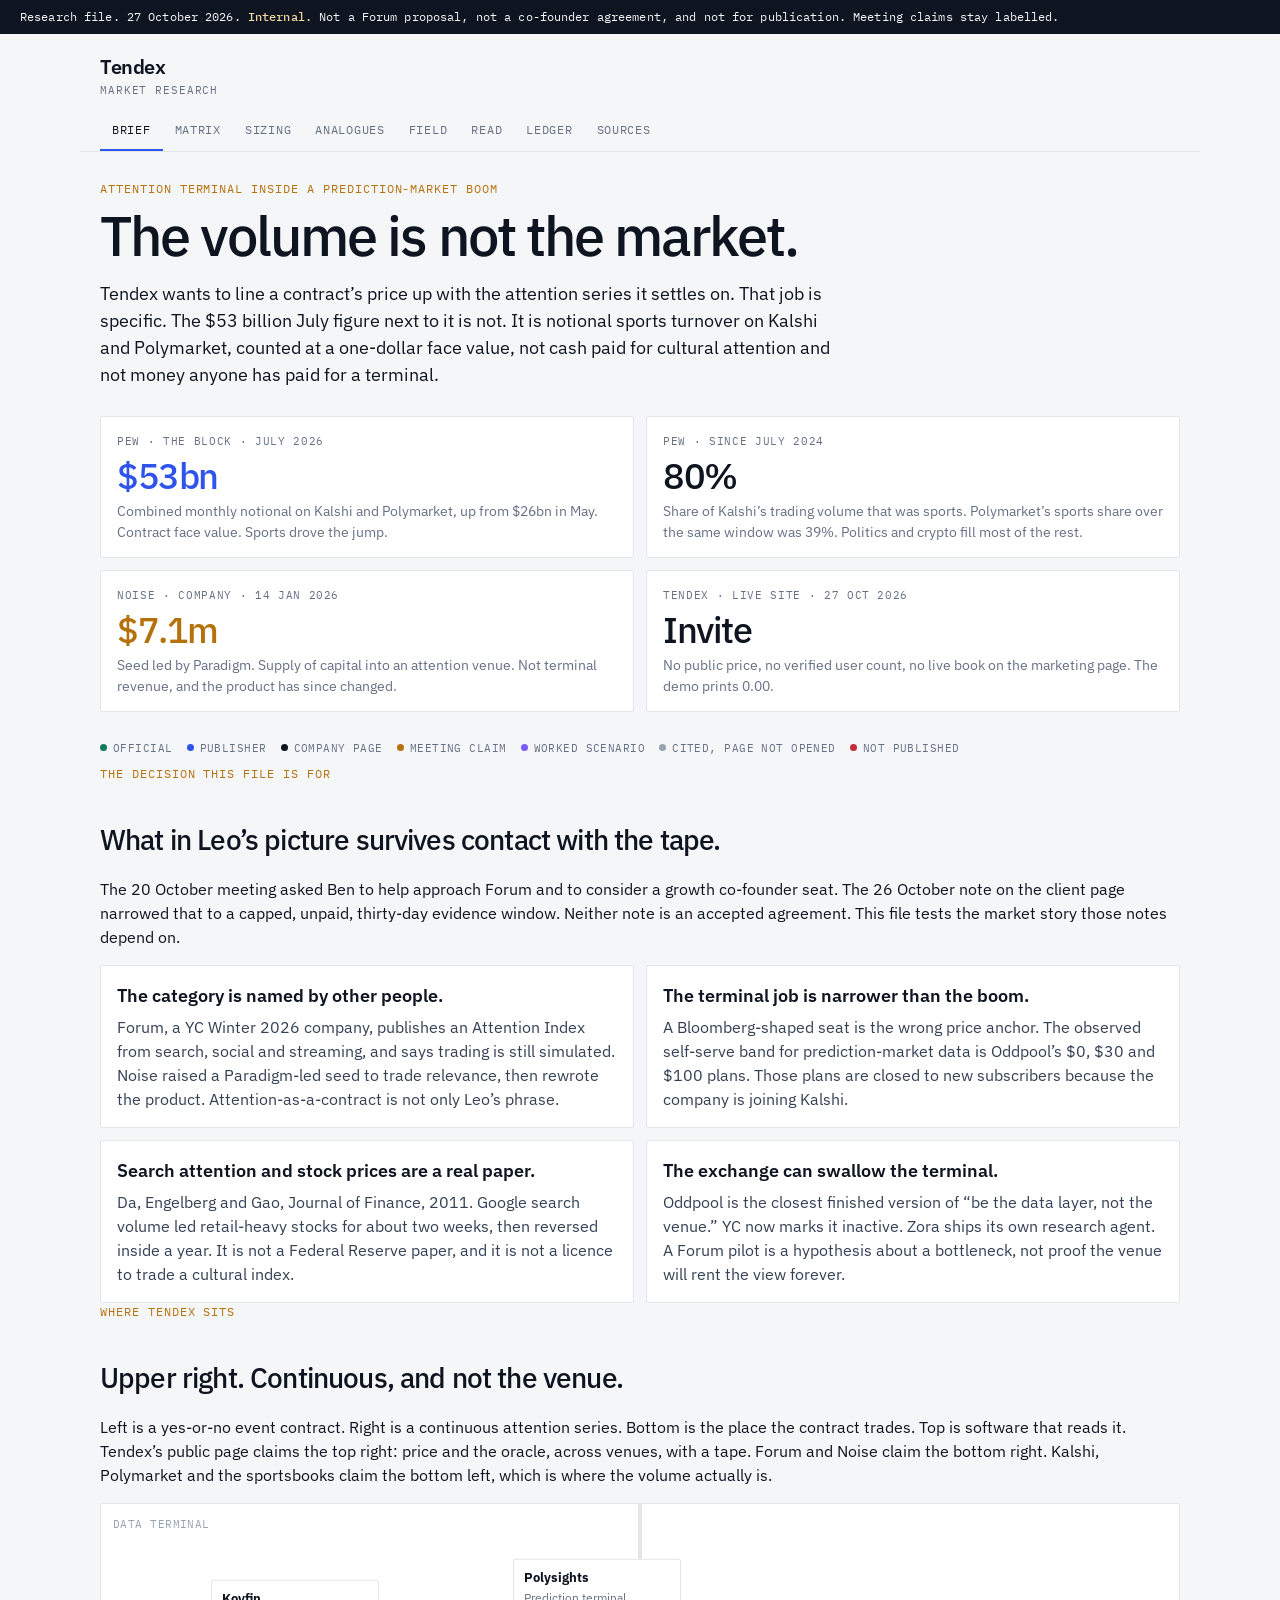
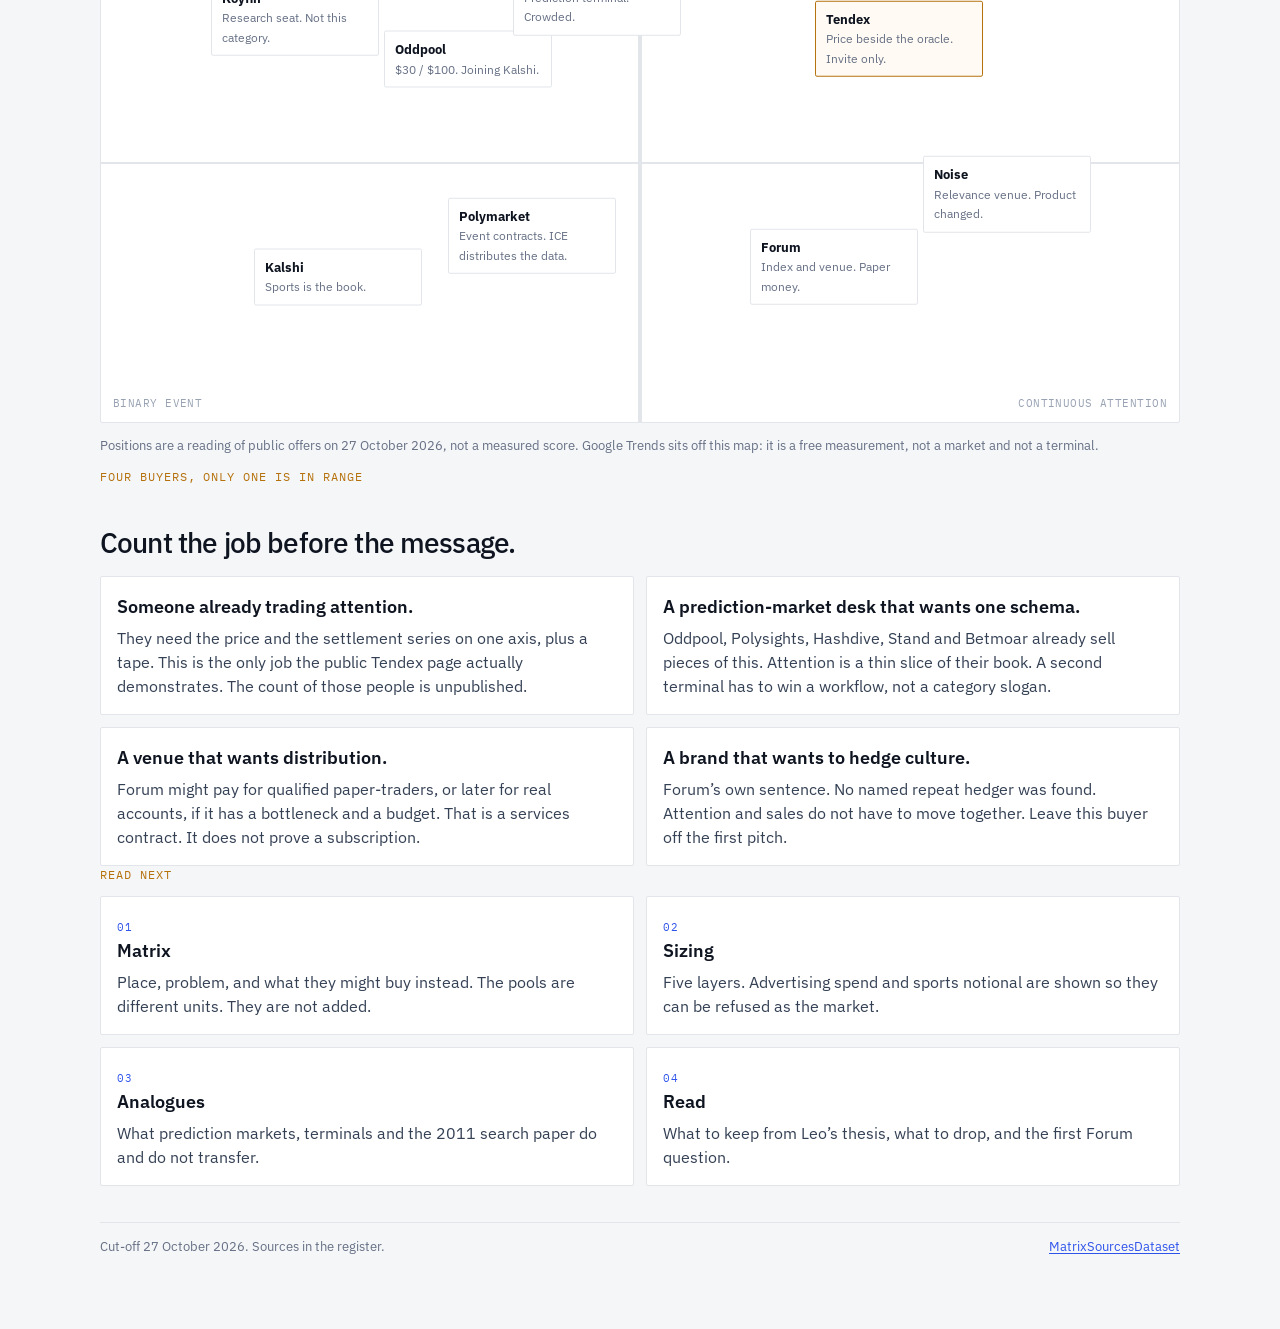
==== index.html @ ddc76cf4 "Publish the Tendex market research file as a readable site." ====
<!DOCTYPE html>
<html lang="en">
<head>
  <meta charset="utf-8" />
  <meta name="viewport" content="width=device-width, initial-scale=1" />
  <title>Brief · Tendex market research</title>
  <meta name="description" content="Internal market brief for Tendex. Attention-market terminal inside a sports-heavy prediction-market boom. Cut-off 27 October 2026." />
  <link rel="preconnect" href="https://fonts.googleapis.com" />
  <link rel="preconnect" href="https://fonts.gstatic.com" crossorigin />
  <link href="https://fonts.googleapis.com/css2?family=IBM+Plex+Mono:wght@400;500&family=IBM+Plex+Sans:ital,wght@0,400;0,500;0,600;1,400&display=swap" rel="stylesheet" />
  <link rel="stylesheet" href="css/research.css" />
</head>
<body>
  <a class="skip" href="#content">Skip to content</a>
  <p class="draft">Research file. 27 October 2026. <strong>Internal.</strong> Not a Forum proposal, not a co-founder agreement, and not for publication. Meeting claims stay labelled.</p>
  <header class="nav">
    <a class="brand" href="index.html"><strong>Tendex</strong><small>Market research</small></a>
  </header>
  <nav class="chapters" aria-label="Report">
    <a href="index.html" aria-current="page">Brief</a>
    <a href="matrix.html">Matrix</a>
    <a href="sizing.html">Sizing</a>
    <a href="analogues.html">Analogues</a>
    <a href="field.html">Field</a>
    <a href="read.html">Read</a>
    <a href="control-room.html">Ledger</a>
    <a href="sources.html">Sources</a>
  </nav>
  <main class="wrap" id="content">
    <p class="kicker">Attention terminal inside a prediction-market boom</p>
    <h1>The volume is not the market.</h1>
    <p class="lede">Tendex wants to line a contract’s price up with the attention series it settles on. That job is specific. The $53 billion July figure next to it is not. It is notional sports turnover on Kalshi and Polymarket, counted at a one-dollar face value, not cash paid for cultural attention and not money anyone has paid for a terminal.</p>

    <section class="stats" aria-label="Key statistics">
      <article class="stat price">
        <div class="lbl">Pew · The Block · July 2026</div>
        <div class="n">$53bn</div>
        <p>Combined monthly notional on Kalshi and Polymarket, up from $26bn in May. Contract face value. Sports drove the jump.</p>
      </article>
      <article class="stat">
        <div class="lbl">Pew · since July 2024</div>
        <div class="n">80%</div>
        <p>Share of Kalshi’s trading volume that was sports. Polymarket’s sports share over the same window was 39%. Politics and crypto fill most of the rest.</p>
      </article>
      <article class="stat attn">
        <div class="lbl">Noise · company · 14 Jan 2026</div>
        <div class="n">$7.1m</div>
        <p>Seed led by Paradigm. Supply of capital into an attention venue. Not terminal revenue, and the product has since changed.</p>
      </article>
      <article class="stat">
        <div class="lbl">Tendex · live site · 27 Oct 2026</div>
        <div class="n">Invite</div>
        <p>No public price, no verified user count, no live book on the marketing page. The demo prints 0.00.</p>
      </article>
    </section>

    <ul class="legend">
      <li><i class="dot official"></i>Official</li>
      <li><i class="dot publisher"></i>Publisher</li>
      <li><i class="dot primary"></i>Company page</li>
      <li><i class="dot client"></i>Meeting claim</li>
      <li><i class="dot derived"></i>Worked scenario</li>
      <li><i class="dot claim"></i>Cited, page not opened</li>
      <li><i class="dot gap"></i>Not published</li>
    </ul>

    <p class="kicker">The decision this file is for</p>
    <h2>What in Leo’s picture survives contact with the tape.</h2>
    <p>The 20 October meeting asked Ben to help approach Forum and to consider a growth co-founder seat. The 26 October note on the client page narrowed that to a capped, unpaid, thirty-day evidence window. Neither note is an accepted agreement. This file tests the market story those notes depend on.</p>

    <div class="cards">
      <article class="card">
        <h3>The category is named by other people.</h3>
        <p>Forum, a YC Winter 2026 company, publishes an Attention Index from search, social and streaming, and says trading is still simulated. Noise raised a Paradigm-led seed to trade relevance, then rewrote the product. Attention-as-a-contract is not only Leo’s phrase.</p>
      </article>
      <article class="card">
        <h3>The terminal job is narrower than the boom.</h3>
        <p>A Bloomberg-shaped seat is the wrong price anchor. The observed self-serve band for prediction-market data is Oddpool’s $0, $30 and $100 plans. Those plans are closed to new subscribers because the company is joining Kalshi.</p>
      </article>
      <article class="card">
        <h3>Search attention and stock prices are a real paper.</h3>
        <p>Da, Engelberg and Gao, Journal of Finance, 2011. Google search volume led retail-heavy stocks for about two weeks, then reversed inside a year. It is not a Federal Reserve paper, and it is not a licence to trade a cultural index.</p>
      </article>
      <article class="card">
        <h3>The exchange can swallow the terminal.</h3>
        <p>Oddpool is the closest finished version of “be the data layer, not the venue.” YC now marks it inactive. Zora ships its own research agent. A Forum pilot is a hypothesis about a bottleneck, not proof the venue will rent the view forever.</p>
      </article>
    </div>

    <p class="kicker">Where Tendex sits</p>
    <h2>Upper right. Continuous, and not the venue.</h2>
    <p>Left is a yes-or-no event contract. Right is a continuous attention series. Bottom is the place the contract trades. Top is software that reads it. Tendex’s public page claims the top right: price and the oracle, across venues, with a tape. Forum and Noise claim the bottom right. Kalshi, Polymarket and the sportsbooks claim the bottom left, which is where the volume actually is.</p>
    <div class="map" role="img" aria-label="Positioning map. Horizontal axis from binary event contracts to continuous attention. Vertical axis from data terminal to venue.">
      <div class="axis y">Data terminal</div>
      <div class="axis x"><span>Binary event</span><span>Continuous attention</span></div>
      <div class="plot" style="left:18%;top:22%"><strong>Koyfin</strong><span>Research seat. Not this category.</span></div>
      <div class="plot" style="left:34%;top:30%"><strong>Oddpool</strong><span>$30 / $100. Joining Kalshi.</span></div>
      <div class="plot" style="left:46%;top:18%"><strong>Polysights</strong><span>Prediction terminal. Crowded.</span></div>
      <div class="plot me" style="left:74%;top:26%"><strong>Tendex</strong><span>Price beside the oracle. Invite only.</span></div>
      <div class="plot" style="left:22%;top:72%"><strong>Kalshi</strong><span>Sports is the book.</span></div>
      <div class="plot" style="left:40%;top:64%"><strong>Polymarket</strong><span>Event contracts. ICE distributes the data.</span></div>
      <div class="plot" style="left:68%;top:70%"><strong>Forum</strong><span>Index and venue. Paper money.</span></div>
      <div class="plot" style="left:84%;top:56%"><strong>Noise</strong><span>Relevance venue. Product changed.</span></div>
    </div>
    <p class="note">Positions are a reading of public offers on 27 October 2026, not a measured score. Google Trends sits off this map: it is a free measurement, not a market and not a terminal.</p>

    <p class="kicker">Four buyers, only one is in range</p>
    <h2>Count the job before the message.</h2>
    <div class="cards">
      <article class="card">
        <h3>Someone already trading attention.</h3>
        <p>They need the price and the settlement series on one axis, plus a tape. This is the only job the public Tendex page actually demonstrates. The count of those people is unpublished.</p>
      </article>
      <article class="card">
        <h3>A prediction-market desk that wants one schema.</h3>
        <p>Oddpool, Polysights, Hashdive, Stand and Betmoar already sell pieces of this. Attention is a thin slice of their book. A second terminal has to win a workflow, not a category slogan.</p>
      </article>
      <article class="card">
        <h3>A venue that wants distribution.</h3>
        <p>Forum might pay for qualified paper-traders, or later for real accounts, if it has a bottleneck and a budget. That is a services contract. It does not prove a subscription.</p>
      </article>
      <article class="card">
        <h3>A brand that wants to hedge culture.</h3>
        <p>Forum’s own sentence. No named repeat hedger was found. Attention and sales do not have to move together. Leave this buyer off the first pitch.</p>
      </article>
    </div>

    <p class="kicker">Read next</p>
    <div class="cards">
      <a class="card" href="matrix.html"><span class="idx">01</span><h3>Matrix</h3><p>Place, problem, and what they might buy instead. The pools are different units. They are not added.</p></a>
      <a class="card" href="sizing.html"><span class="idx">02</span><h3>Sizing</h3><p>Five layers. Advertising spend and sports notional are shown so they can be refused as the market.</p></a>
      <a class="card" href="analogues.html"><span class="idx">03</span><h3>Analogues</h3><p>What prediction markets, terminals and the 2011 search paper do and do not transfer.</p></a>
      <a class="card" href="read.html"><span class="idx">04</span><h3>Read</h3><p>What to keep from Leo’s thesis, what to drop, and the first Forum question.</p></a>
    </div>
    <footer class="site-foot">
      <div>Cut-off 27 October 2026. Sources in the register.</div>
      <nav><a href="matrix.html">Matrix</a><a href="sources.html">Sources</a><a href="data/research.json">Dataset</a></nav>
    </footer>
  </main>
</body>
</html>
---- css/research.css ----
:root {
  --bg: #f5f6f8;
  --panel: #fff;
  --line: #e2e5ea;
  --ink: #0e1420;
  --muted: #667085;
  --faint: #98a2b3;
  --price: #2f54eb;
  --attention: #b5710c;
  --up: #0e7c5a;
  --down: #c42b3a;
  --price-wash: rgba(47, 84, 235, 0.06);
  --attention-wash: rgba(181, 113, 12, 0.1);
  --radius: 2px;
  --sans: "IBM Plex Sans", ui-sans-serif, system-ui, "Segoe UI", Helvetica, Arial, sans-serif;
  --mono: "IBM Plex Mono", ui-monospace, "SF Mono", Menlo, Consolas, monospace;
  --max: 1120px;
}
* { box-sizing: border-box; }
html { scroll-behavior: smooth; }
body {
  margin: 0;
  background: var(--bg);
  color: var(--ink);
  font-family: var(--sans);
  font-size: 16px;
  line-height: 1.5;
}
a { color: var(--price); text-decoration-thickness: 1px; text-underline-offset: 2px; }
a:hover { color: #1f3fc4; }
.skip {
  position: absolute; left: -999px; top: 0;
}
.skip:focus { left: 8px; top: 8px; background: #fff; padding: 8px; z-index: 9; }
.draft {
  margin: 0;
  background: var(--ink);
  color: #f5f6f8;
  font-family: var(--mono);
  font-size: 12px;
  letter-spacing: 0.01em;
  padding: 8px 20px;
  position: sticky;
  top: 0;
  z-index: 5;
}
.draft strong { color: #f3d7a1; font-weight: 500; }
.nav {
  display: flex;
  justify-content: space-between;
  gap: 16px;
  align-items: flex-end;
  padding: 18px 20px 0;
  max-width: var(--max);
  margin: 0 auto;
}
.brand { color: var(--ink); text-decoration: none; }
.brand strong { display: block; font-size: 20px; font-weight: 600; letter-spacing: -0.02em; }
.brand small {
  display: block;
  font-family: var(--mono);
  font-size: 11px;
  letter-spacing: 0.08em;
  text-transform: uppercase;
  color: var(--muted);
}
.chapters {
  display: flex;
  flex-wrap: wrap;
  gap: 0;
  max-width: var(--max);
  margin: 0 auto;
  padding: 14px 20px 0;
  border-bottom: 1px solid var(--line);
}
.chapters a {
  color: var(--muted);
  text-decoration: none;
  font-family: var(--mono);
  font-size: 12px;
  letter-spacing: 0.06em;
  text-transform: uppercase;
  padding: 8px 12px 10px;
  border-bottom: 2px solid transparent;
}
.chapters a[aria-current="page"] {
  color: var(--ink);
  border-bottom-color: var(--price);
}
.wrap { max-width: var(--max); margin: 0 auto; padding: 28px 20px 72px; }
.kicker {
  font-family: var(--mono);
  font-size: 12px;
  letter-spacing: 0.08em;
  text-transform: uppercase;
  color: var(--attention);
  margin: 0 0 8px;
}
h1 {
  font-size: clamp(36px, 5vw, 56px);
  line-height: 1.05;
  letter-spacing: -0.035em;
  font-weight: 500;
  margin: 0 0 16px;
}
h2 { font-size: 28px; letter-spacing: -0.03em; font-weight: 500; margin: 36px 0 8px; }
h3 { font-size: 18px; font-weight: 600; margin: 0 0 6px; }
.lede { font-size: 18px; max-width: 68ch; margin: 0 0 28px; }
.muted { color: var(--muted); }
.stats {
  display: grid;
  grid-template-columns: 1fr 1fr;
  gap: 12px;
  margin: 8px 0 28px;
}
.stat {
  background: var(--panel);
  border: 1px solid var(--line);
  border-radius: var(--radius);
  padding: 16px 16px 14px;
}
.stat .lbl {
  font-family: var(--mono);
  font-size: 11px;
  letter-spacing: 0.06em;
  text-transform: uppercase;
  color: var(--muted);
}
.stat .n {
  font-size: 36px;
  letter-spacing: -0.04em;
  line-height: 1.1;
  margin: 6px 0;
  font-weight: 500;
}
.stat.price .n { color: var(--price); }
.stat.attn .n { color: var(--attention); }
.stat p { margin: 0; color: var(--muted); font-size: 14px; }
.legend { display: flex; flex-wrap: wrap; gap: 8px 14px; list-style: none; padding: 0; margin: 0 0 8px; }
.legend li { font-family: var(--mono); font-size: 11px; letter-spacing: 0.04em; text-transform: uppercase; color: var(--muted); }
.dot { display: inline-block; width: 7px; height: 7px; border-radius: 50%; margin-right: 6px; vertical-align: 1px; }
.dot.official { background: var(--up); }
.dot.publisher { background: var(--price); }
.dot.primary { background: var(--ink); }
.dot.client { background: var(--attention); }
.dot.derived { background: #7a5af8; }
.dot.claim { background: var(--faint); }
.dot.gap { background: var(--down); }
.grid2 { display: grid; grid-template-columns: 1fr 1fr; gap: 12px; }
.card, .call {
  background: var(--panel);
  border: 1px solid var(--line);
  border-radius: var(--radius);
  padding: 16px;
}
.call { border-left: 3px solid var(--attention); }
.card p, .call p { margin: 0; color: #344054; }
.cards { display: grid; grid-template-columns: 1fr 1fr; gap: 12px; margin-top: 12px; }
.cards a.card { color: inherit; text-decoration: none; }
.cards a.card:hover { border-color: var(--price); }
.idx { font-family: var(--mono); font-size: 11px; color: var(--price); letter-spacing: 0.08em; }
table { width: 100%; border-collapse: collapse; background: var(--panel); font-size: 14px; }
th, td { text-align: left; vertical-align: top; border-bottom: 1px solid var(--line); padding: 10px 8px; }
th { font-family: var(--mono); font-size: 11px; letter-spacing: 0.05em; text-transform: uppercase; color: var(--muted); font-weight: 500; }
.table-wrap { overflow-x: auto; border: 1px solid var(--line); border-radius: var(--radius); }
.map {
  position: relative;
  height: 520px;
  background:
    linear-gradient(to right, transparent 49.8%, var(--line) 49.8%, var(--line) 50.2%, transparent 50.2%),
    linear-gradient(to bottom, transparent 49.8%, var(--line) 49.8%, var(--line) 50.2%, transparent 50.2%),
    var(--panel);
  border: 1px solid var(--line);
  border-radius: var(--radius);
  overflow: hidden;
  margin-top: 12px;
}
.axis {
  position: absolute;
  font-family: var(--mono);
  font-size: 11px;
  letter-spacing: 0.04em;
  text-transform: uppercase;
  color: var(--faint);
}
.axis.x { bottom: 10px; left: 12px; right: 12px; display: flex; justify-content: space-between; }
.axis.y { top: 12px; left: 12px; }
.plot {
  position: absolute;
  transform: translate(-50%, -50%);
  width: 168px;
  background: #fff;
  border: 1px solid var(--line);
  border-radius: var(--radius);
  padding: 8px 10px;
  font-size: 13px;
}
.plot strong { display: block; }
.plot span { color: var(--muted); font-size: 12px; }
.plot.me { border-color: var(--attention); background: #fffaf3; }
.site-foot {
  display: flex;
  justify-content: space-between;
  gap: 12px;
  flex-wrap: wrap;
  margin-top: 36px;
  padding-top: 14px;
  border-top: 1px solid var(--line);
  color: var(--muted);
  font-size: 13px;
}
.filters, .views, .kpis { display: flex; flex-wrap: wrap; gap: 8px; margin: 12px 0; }
label.f { font-family: var(--mono); font-size: 11px; letter-spacing: 0.04em; text-transform: uppercase; color: var(--muted); display: flex; flex-direction: column; gap: 4px; }
select, input[type="search"] {
  font-family: var(--sans);
  font-size: 14px;
  border: 1px solid var(--line);
  background: #fff;
  color: var(--ink);
  border-radius: var(--radius);
  padding: 6px 8px;
}
button.view {
  font-family: var(--mono);
  font-size: 12px;
  letter-spacing: 0.05em;
  text-transform: uppercase;
  background: #fff;
  border: 1px solid var(--line);
  border-radius: var(--radius);
  padding: 7px 10px;
  cursor: pointer;
}
button.view[aria-pressed="true"] { border-color: var(--price); color: var(--price); }
.kpi {
  background: #fff;
  border: 1px solid var(--line);
  border-radius: var(--radius);
  padding: 10px 12px;
  min-width: 140px;
}
.kpi b { display: block; font-size: 22px; font-weight: 500; letter-spacing: -0.03em; }
.kpi span { font-family: var(--mono); font-size: 11px; color: var(--muted); letter-spacing: 0.04em; text-transform: uppercase; }
.columns { display: grid; grid-template-columns: repeat(5, 1fr); gap: 10px; }
.col h3 { font-family: var(--mono); font-size: 11px; letter-spacing: 0.06em; text-transform: uppercase; color: var(--muted); }
.area {
  width: 100%;
  text-align: left;
  background: #fff;
  border: 1px solid var(--line);
  border-radius: var(--radius);
  padding: 10px;
  margin: 0 0 8px;
  cursor: pointer;
  font: inherit;
  color: inherit;
}
.area:hover, .area[aria-current="true"] { border-color: var(--price); }
.area .id { font-family: var(--mono); font-size: 11px; color: var(--price); }
.area .pool { font-family: var(--mono); font-size: 12px; color: var(--attention); }
.fit {
  font-family: var(--mono);
  font-size: 10px;
  letter-spacing: 0.06em;
  text-transform: uppercase;
  padding: 1px 5px;
  border: 1px solid var(--line);
}
.fit.now { color: var(--up); border-color: #b7e4d4; }
.fit.later { color: var(--attention); border-color: #f3d7a1; }
.fit.no { color: var(--down); border-color: #f3c1c6; }
.drawer-back {
  position: fixed; inset: 0; background: rgba(14, 20, 32, 0.35); z-index: 8;
}
.drawer {
  position: fixed; top: 0; right: 0; height: 100%; width: min(420px, 100%);
  background: #fff; z-index: 9; overflow: auto; padding: 20px;
  border-left: 1px solid var(--line);
}
.drawer h2 { margin-top: 0; }
.bars { display: flex; flex-direction: column; gap: 10px; }
.bar-row { display: grid; grid-template-columns: 180px 1fr 88px; gap: 8px; align-items: center; font-size: 13px; }
.track { background: #eef0f3; height: 10px; }
.fill { height: 10px; background: var(--price); }
.fill.attn { background: var(--attention); }
.fill.no { background: var(--down); }
.note { font-size: 13px; color: var(--muted); }
ul.clean { padding-left: 18px; }
ul.clean li { margin: 6px 0; }
@media (max-width: 860px) {
  .stats, .grid2, .cards, .columns { grid-template-columns: 1fr; }
  .map { height: auto; min-height: 640px; }
  .bar-row { grid-template-columns: 1fr; }
}
@media print {
  .draft { position: static; }
  .drawer, .drawer-back, .filters, .views { display: none !important; }
  a { color: inherit; }
}
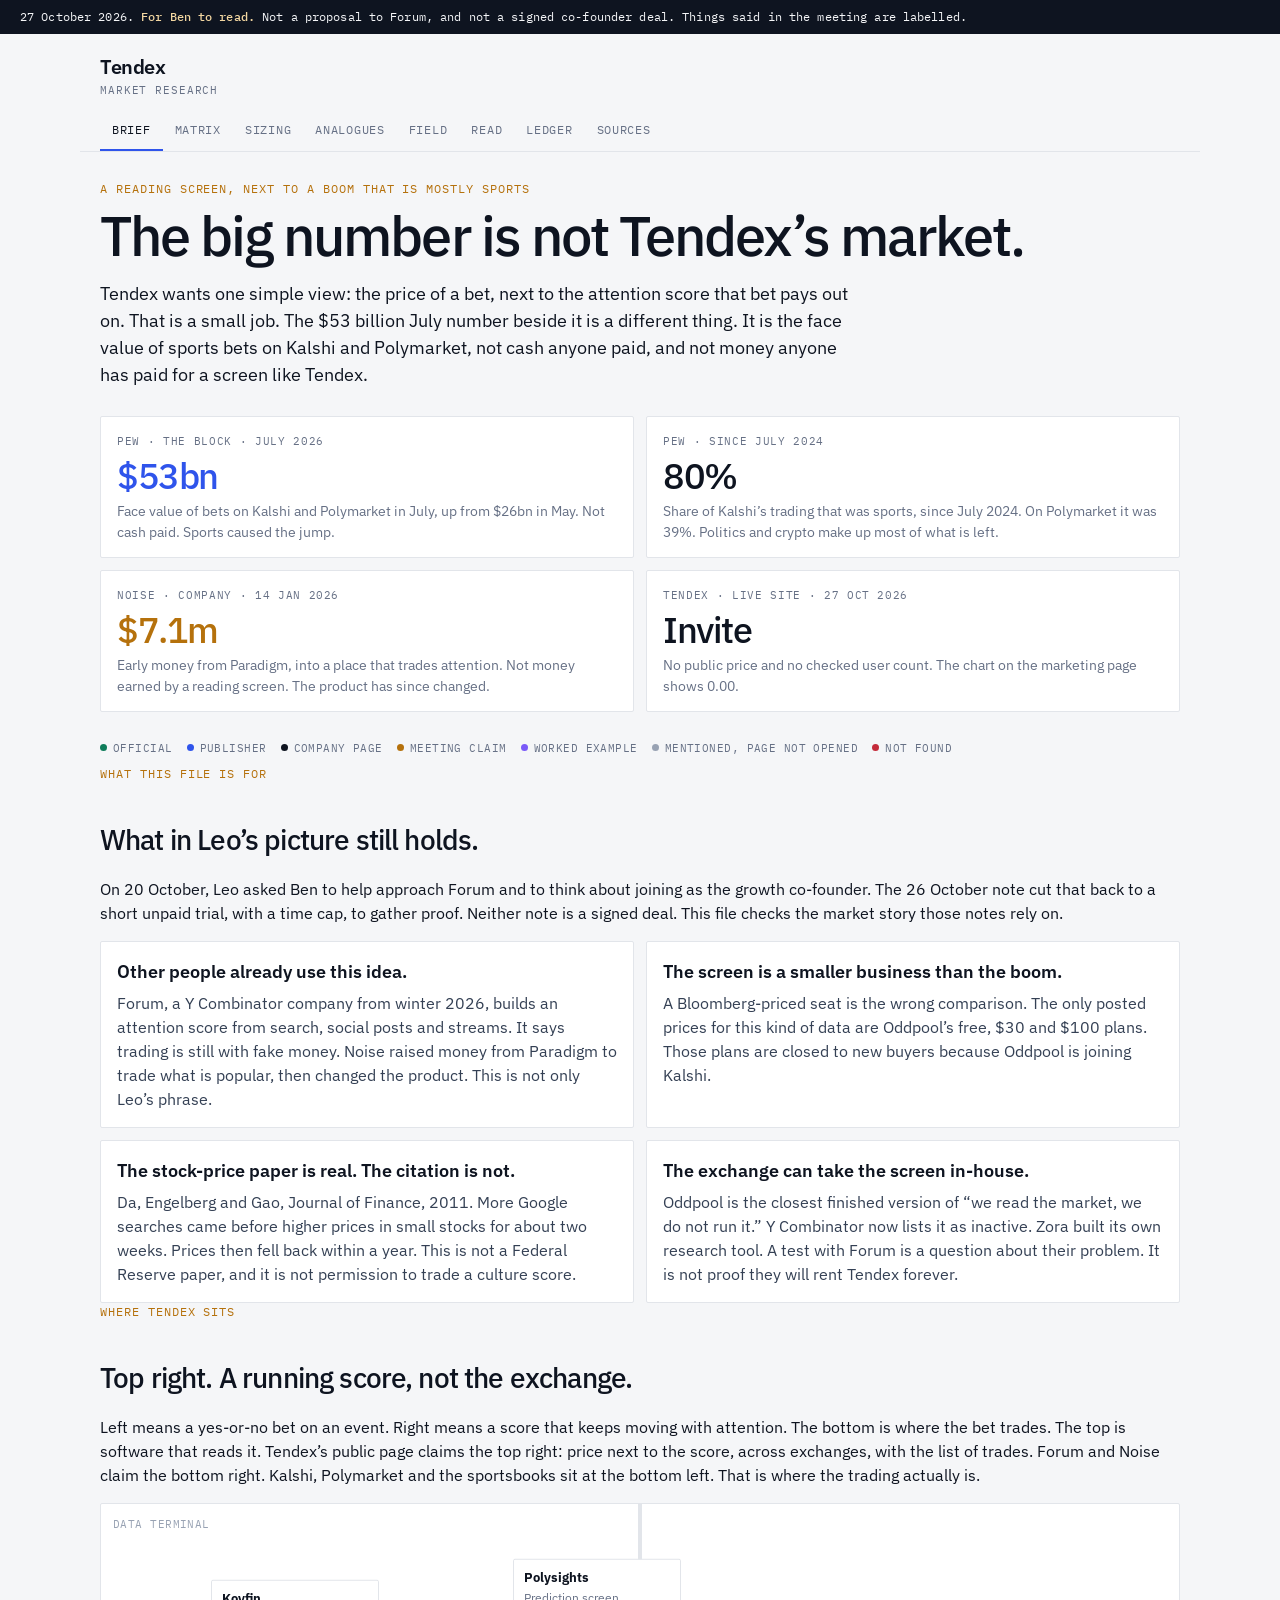
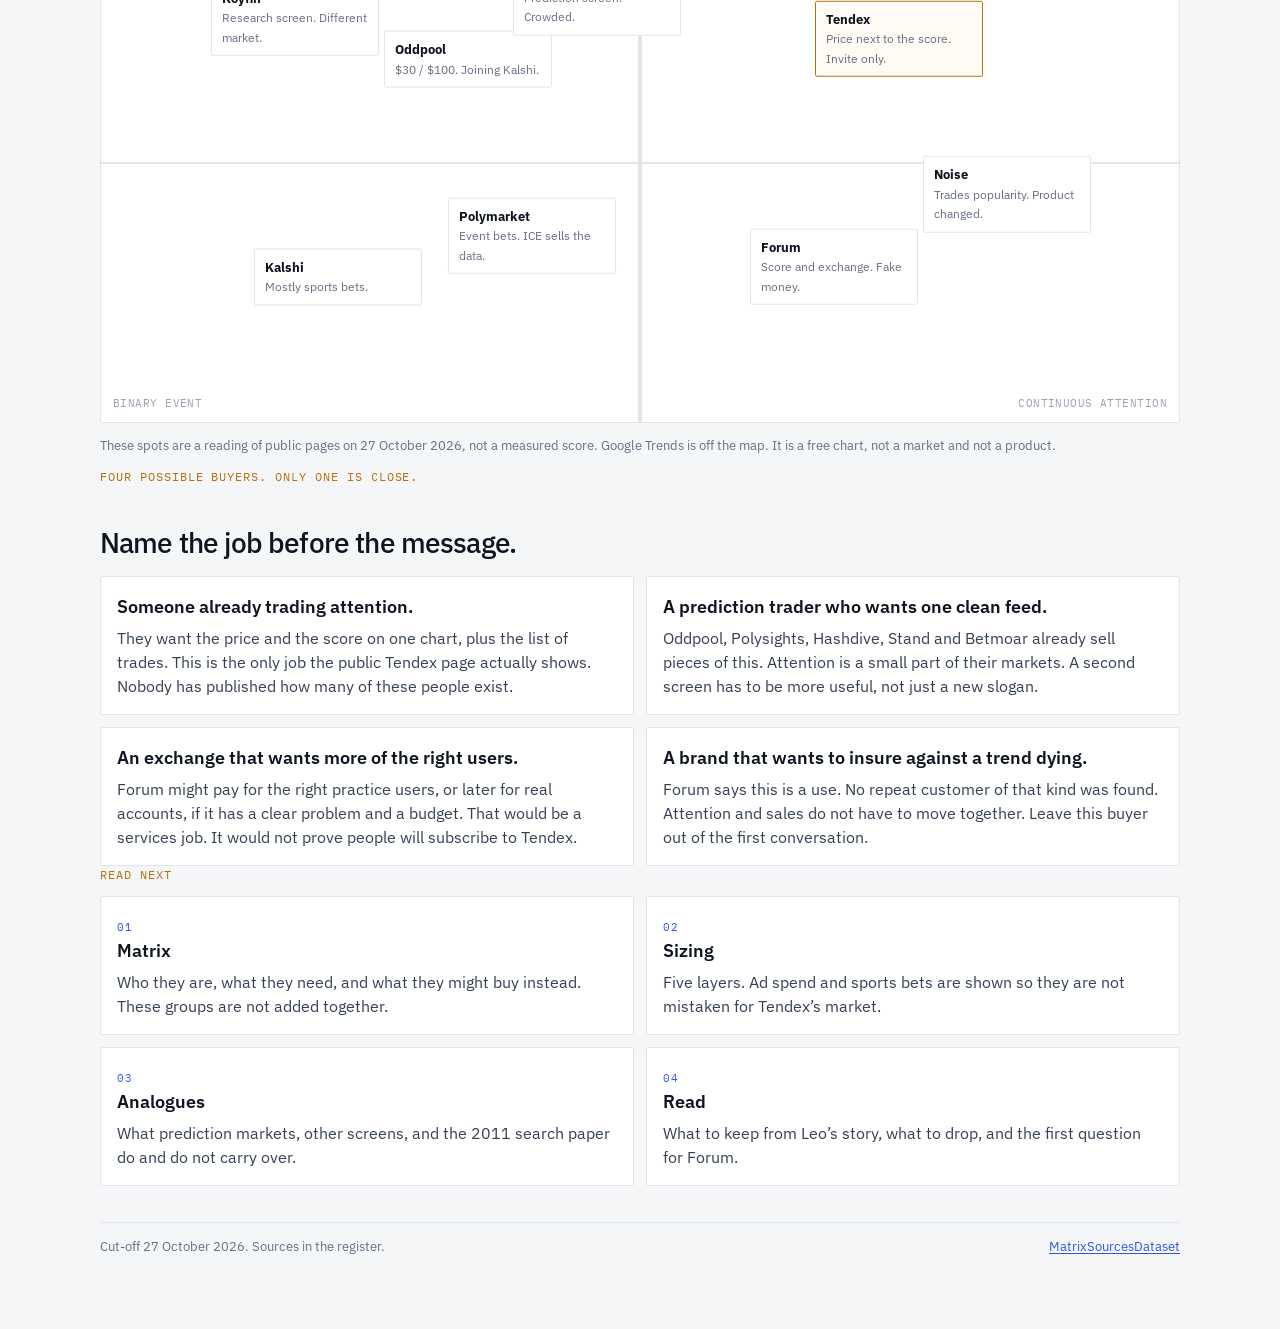
==== commit 87838daf: "Rewrite the Tendex research in plain English so it is easier to read." ====
--- a/index.html
+++ b/index.html
@@ -4,7 +4,7 @@
   <meta charset="utf-8" />
   <meta name="viewport" content="width=device-width, initial-scale=1" />
   <title>Brief · Tendex market research</title>
-  <meta name="description" content="Internal market brief for Tendex. Attention-market terminal inside a sports-heavy prediction-market boom. Cut-off 27 October 2026." />
+  <meta name="description" content="Plain-English market brief for Tendex. A reading screen for attention bets, set next to a boom that is mostly sports. Cut-off 27 October 2026." />
   <link rel="preconnect" href="https://fonts.googleapis.com" />
   <link rel="preconnect" href="https://fonts.gstatic.com" crossorigin />
   <link href="https://fonts.googleapis.com/css2?family=IBM+Plex+Mono:wght@400;500&family=IBM+Plex+Sans:ital,wght@0,400;0,500;0,600;1,400&display=swap" rel="stylesheet" />
@@ -12,7 +12,7 @@
 </head>
 <body>
   <a class="skip" href="#content">Skip to content</a>
-  <p class="draft">Research file. 27 October 2026. <strong>Internal.</strong> Not a Forum proposal, not a co-founder agreement, and not for publication. Meeting claims stay labelled.</p>
+  <p class="draft">27 October 2026. <strong>For Ben to read.</strong> Not a proposal to Forum, and not a signed co-founder deal. Things said in the meeting are labelled.</p>
   <header class="nav">
     <a class="brand" href="index.html"><strong>Tendex</strong><small>Market research</small></a>
   </header>
@@ -27,30 +27,30 @@
     <a href="sources.html">Sources</a>
   </nav>
   <main class="wrap" id="content">
-    <p class="kicker">Attention terminal inside a prediction-market boom</p>
-    <h1>The volume is not the market.</h1>
-    <p class="lede">Tendex wants to line a contract’s price up with the attention series it settles on. That job is specific. The $53 billion July figure next to it is not. It is notional sports turnover on Kalshi and Polymarket, counted at a one-dollar face value, not cash paid for cultural attention and not money anyone has paid for a terminal.</p>
+    <p class="kicker">A reading screen, next to a boom that is mostly sports</p>
+    <h1>The big number is not Tendex’s market.</h1>
+    <p class="lede">Tendex wants one simple view: the price of a bet, next to the attention score that bet pays out on. That is a small job. The $53 billion July number beside it is a different thing. It is the face value of sports bets on Kalshi and Polymarket, not cash anyone paid, and not money anyone has paid for a screen like Tendex.</p>
 
     <section class="stats" aria-label="Key statistics">
       <article class="stat price">
         <div class="lbl">Pew · The Block · July 2026</div>
         <div class="n">$53bn</div>
-        <p>Combined monthly notional on Kalshi and Polymarket, up from $26bn in May. Contract face value. Sports drove the jump.</p>
+        <p>Face value of bets on Kalshi and Polymarket in July, up from $26bn in May. Not cash paid. Sports caused the jump.</p>
       </article>
       <article class="stat">
         <div class="lbl">Pew · since July 2024</div>
         <div class="n">80%</div>
-        <p>Share of Kalshi’s trading volume that was sports. Polymarket’s sports share over the same window was 39%. Politics and crypto fill most of the rest.</p>
+        <p>Share of Kalshi’s trading that was sports, since July 2024. On Polymarket it was 39%. Politics and crypto make up most of what is left.</p>
       </article>
       <article class="stat attn">
         <div class="lbl">Noise · company · 14 Jan 2026</div>
         <div class="n">$7.1m</div>
-        <p>Seed led by Paradigm. Supply of capital into an attention venue. Not terminal revenue, and the product has since changed.</p>
+        <p>Early money from Paradigm, into a place that trades attention. Not money earned by a reading screen. The product has since changed.</p>
       </article>
       <article class="stat">
         <div class="lbl">Tendex · live site · 27 Oct 2026</div>
         <div class="n">Invite</div>
-        <p>No public price, no verified user count, no live book on the marketing page. The demo prints 0.00.</p>
+        <p>No public price and no checked user count. The chart on the marketing page shows 0.00.</p>
       </article>
     </section>
 
@@ -59,78 +59,78 @@
       <li><i class="dot publisher"></i>Publisher</li>
       <li><i class="dot primary"></i>Company page</li>
       <li><i class="dot client"></i>Meeting claim</li>
-      <li><i class="dot derived"></i>Worked scenario</li>
-      <li><i class="dot claim"></i>Cited, page not opened</li>
-      <li><i class="dot gap"></i>Not published</li>
+      <li><i class="dot derived"></i>Worked example</li>
+      <li><i class="dot claim"></i>Mentioned, page not opened</li>
+      <li><i class="dot gap"></i>Not found</li>
     </ul>
 
-    <p class="kicker">The decision this file is for</p>
-    <h2>What in Leo’s picture survives contact with the tape.</h2>
-    <p>The 20 October meeting asked Ben to help approach Forum and to consider a growth co-founder seat. The 26 October note on the client page narrowed that to a capped, unpaid, thirty-day evidence window. Neither note is an accepted agreement. This file tests the market story those notes depend on.</p>
+    <p class="kicker">What this file is for</p>
+    <h2>What in Leo’s picture still holds.</h2>
+    <p>On 20 October, Leo asked Ben to help approach Forum and to think about joining as the growth co-founder. The 26 October note cut that back to a short unpaid trial, with a time cap, to gather proof. Neither note is a signed deal. This file checks the market story those notes rely on.</p>
 
     <div class="cards">
       <article class="card">
-        <h3>The category is named by other people.</h3>
-        <p>Forum, a YC Winter 2026 company, publishes an Attention Index from search, social and streaming, and says trading is still simulated. Noise raised a Paradigm-led seed to trade relevance, then rewrote the product. Attention-as-a-contract is not only Leo’s phrase.</p>
+        <h3>Other people already use this idea.</h3>
+        <p>Forum, a Y Combinator company from winter 2026, builds an attention score from search, social posts and streams. It says trading is still with fake money. Noise raised money from Paradigm to trade what is popular, then changed the product. This is not only Leo’s phrase.</p>
       </article>
       <article class="card">
-        <h3>The terminal job is narrower than the boom.</h3>
-        <p>A Bloomberg-shaped seat is the wrong price anchor. The observed self-serve band for prediction-market data is Oddpool’s $0, $30 and $100 plans. Those plans are closed to new subscribers because the company is joining Kalshi.</p>
+        <h3>The screen is a smaller business than the boom.</h3>
+        <p>A Bloomberg-priced seat is the wrong comparison. The only posted prices for this kind of data are Oddpool’s free, $30 and $100 plans. Those plans are closed to new buyers because Oddpool is joining Kalshi.</p>
       </article>
       <article class="card">
-        <h3>Search attention and stock prices are a real paper.</h3>
-        <p>Da, Engelberg and Gao, Journal of Finance, 2011. Google search volume led retail-heavy stocks for about two weeks, then reversed inside a year. It is not a Federal Reserve paper, and it is not a licence to trade a cultural index.</p>
+        <h3>The stock-price paper is real. The citation is not.</h3>
+        <p>Da, Engelberg and Gao, Journal of Finance, 2011. More Google searches came before higher prices in small stocks for about two weeks. Prices then fell back within a year. This is not a Federal Reserve paper, and it is not permission to trade a culture score.</p>
       </article>
       <article class="card">
-        <h3>The exchange can swallow the terminal.</h3>
-        <p>Oddpool is the closest finished version of “be the data layer, not the venue.” YC now marks it inactive. Zora ships its own research agent. A Forum pilot is a hypothesis about a bottleneck, not proof the venue will rent the view forever.</p>
+        <h3>The exchange can take the screen in-house.</h3>
+        <p>Oddpool is the closest finished version of “we read the market, we do not run it.” Y Combinator now lists it as inactive. Zora built its own research tool. A test with Forum is a question about their problem. It is not proof they will rent Tendex forever.</p>
       </article>
     </div>
 
     <p class="kicker">Where Tendex sits</p>
-    <h2>Upper right. Continuous, and not the venue.</h2>
-    <p>Left is a yes-or-no event contract. Right is a continuous attention series. Bottom is the place the contract trades. Top is software that reads it. Tendex’s public page claims the top right: price and the oracle, across venues, with a tape. Forum and Noise claim the bottom right. Kalshi, Polymarket and the sportsbooks claim the bottom left, which is where the volume actually is.</p>
+    <h2>Top right. A running score, not the exchange.</h2>
+    <p>Left means a yes-or-no bet on an event. Right means a score that keeps moving with attention. The bottom is where the bet trades. The top is software that reads it. Tendex’s public page claims the top right: price next to the score, across exchanges, with the list of trades. Forum and Noise claim the bottom right. Kalshi, Polymarket and the sportsbooks sit at the bottom left. That is where the trading actually is.</p>
     <div class="map" role="img" aria-label="Positioning map. Horizontal axis from binary event contracts to continuous attention. Vertical axis from data terminal to venue.">
       <div class="axis y">Data terminal</div>
       <div class="axis x"><span>Binary event</span><span>Continuous attention</span></div>
-      <div class="plot" style="left:18%;top:22%"><strong>Koyfin</strong><span>Research seat. Not this category.</span></div>
+      <div class="plot" style="left:18%;top:22%"><strong>Koyfin</strong><span>Research screen. Different market.</span></div>
       <div class="plot" style="left:34%;top:30%"><strong>Oddpool</strong><span>$30 / $100. Joining Kalshi.</span></div>
-      <div class="plot" style="left:46%;top:18%"><strong>Polysights</strong><span>Prediction terminal. Crowded.</span></div>
-      <div class="plot me" style="left:74%;top:26%"><strong>Tendex</strong><span>Price beside the oracle. Invite only.</span></div>
-      <div class="plot" style="left:22%;top:72%"><strong>Kalshi</strong><span>Sports is the book.</span></div>
-      <div class="plot" style="left:40%;top:64%"><strong>Polymarket</strong><span>Event contracts. ICE distributes the data.</span></div>
-      <div class="plot" style="left:68%;top:70%"><strong>Forum</strong><span>Index and venue. Paper money.</span></div>
-      <div class="plot" style="left:84%;top:56%"><strong>Noise</strong><span>Relevance venue. Product changed.</span></div>
+      <div class="plot" style="left:46%;top:18%"><strong>Polysights</strong><span>Prediction screen. Crowded.</span></div>
+      <div class="plot me" style="left:74%;top:26%"><strong>Tendex</strong><span>Price next to the score. Invite only.</span></div>
+      <div class="plot" style="left:22%;top:72%"><strong>Kalshi</strong><span>Mostly sports bets.</span></div>
+      <div class="plot" style="left:40%;top:64%"><strong>Polymarket</strong><span>Event bets. ICE sells the data.</span></div>
+      <div class="plot" style="left:68%;top:70%"><strong>Forum</strong><span>Score and exchange. Fake money.</span></div>
+      <div class="plot" style="left:84%;top:56%"><strong>Noise</strong><span>Trades popularity. Product changed.</span></div>
     </div>
-    <p class="note">Positions are a reading of public offers on 27 October 2026, not a measured score. Google Trends sits off this map: it is a free measurement, not a market and not a terminal.</p>
+    <p class="note">These spots are a reading of public pages on 27 October 2026, not a measured score. Google Trends is off the map. It is a free chart, not a market and not a product.</p>
 
-    <p class="kicker">Four buyers, only one is in range</p>
-    <h2>Count the job before the message.</h2>
+    <p class="kicker">Four possible buyers. Only one is close.</p>
+    <h2>Name the job before the message.</h2>
     <div class="cards">
       <article class="card">
         <h3>Someone already trading attention.</h3>
-        <p>They need the price and the settlement series on one axis, plus a tape. This is the only job the public Tendex page actually demonstrates. The count of those people is unpublished.</p>
+        <p>They want the price and the score on one chart, plus the list of trades. This is the only job the public Tendex page actually shows. Nobody has published how many of these people exist.</p>
       </article>
       <article class="card">
-        <h3>A prediction-market desk that wants one schema.</h3>
-        <p>Oddpool, Polysights, Hashdive, Stand and Betmoar already sell pieces of this. Attention is a thin slice of their book. A second terminal has to win a workflow, not a category slogan.</p>
+        <h3>A prediction trader who wants one clean feed.</h3>
+        <p>Oddpool, Polysights, Hashdive, Stand and Betmoar already sell pieces of this. Attention is a small part of their markets. A second screen has to be more useful, not just a new slogan.</p>
       </article>
       <article class="card">
-        <h3>A venue that wants distribution.</h3>
-        <p>Forum might pay for qualified paper-traders, or later for real accounts, if it has a bottleneck and a budget. That is a services contract. It does not prove a subscription.</p>
+        <h3>An exchange that wants more of the right users.</h3>
+        <p>Forum might pay for the right practice users, or later for real accounts, if it has a clear problem and a budget. That would be a services job. It would not prove people will subscribe to Tendex.</p>
       </article>
       <article class="card">
-        <h3>A brand that wants to hedge culture.</h3>
-        <p>Forum’s own sentence. No named repeat hedger was found. Attention and sales do not have to move together. Leave this buyer off the first pitch.</p>
+        <h3>A brand that wants to insure against a trend dying.</h3>
+        <p>Forum says this is a use. No repeat customer of that kind was found. Attention and sales do not have to move together. Leave this buyer out of the first conversation.</p>
       </article>
     </div>
 
     <p class="kicker">Read next</p>
     <div class="cards">
-      <a class="card" href="matrix.html"><span class="idx">01</span><h3>Matrix</h3><p>Place, problem, and what they might buy instead. The pools are different units. They are not added.</p></a>
-      <a class="card" href="sizing.html"><span class="idx">02</span><h3>Sizing</h3><p>Five layers. Advertising spend and sports notional are shown so they can be refused as the market.</p></a>
-      <a class="card" href="analogues.html"><span class="idx">03</span><h3>Analogues</h3><p>What prediction markets, terminals and the 2011 search paper do and do not transfer.</p></a>
-      <a class="card" href="read.html"><span class="idx">04</span><h3>Read</h3><p>What to keep from Leo’s thesis, what to drop, and the first Forum question.</p></a>
+      <a class="card" href="matrix.html"><span class="idx">01</span><h3>Matrix</h3><p>Who they are, what they need, and what they might buy instead. These groups are not added together.</p></a>
+      <a class="card" href="sizing.html"><span class="idx">02</span><h3>Sizing</h3><p>Five layers. Ad spend and sports bets are shown so they are not mistaken for Tendex’s market.</p></a>
+      <a class="card" href="analogues.html"><span class="idx">03</span><h3>Analogues</h3><p>What prediction markets, other screens, and the 2011 search paper do and do not carry over.</p></a>
+      <a class="card" href="read.html"><span class="idx">04</span><h3>Read</h3><p>What to keep from Leo’s story, what to drop, and the first question for Forum.</p></a>
     </div>
     <footer class="site-foot">
       <div>Cut-off 27 October 2026. Sources in the register.</div>
